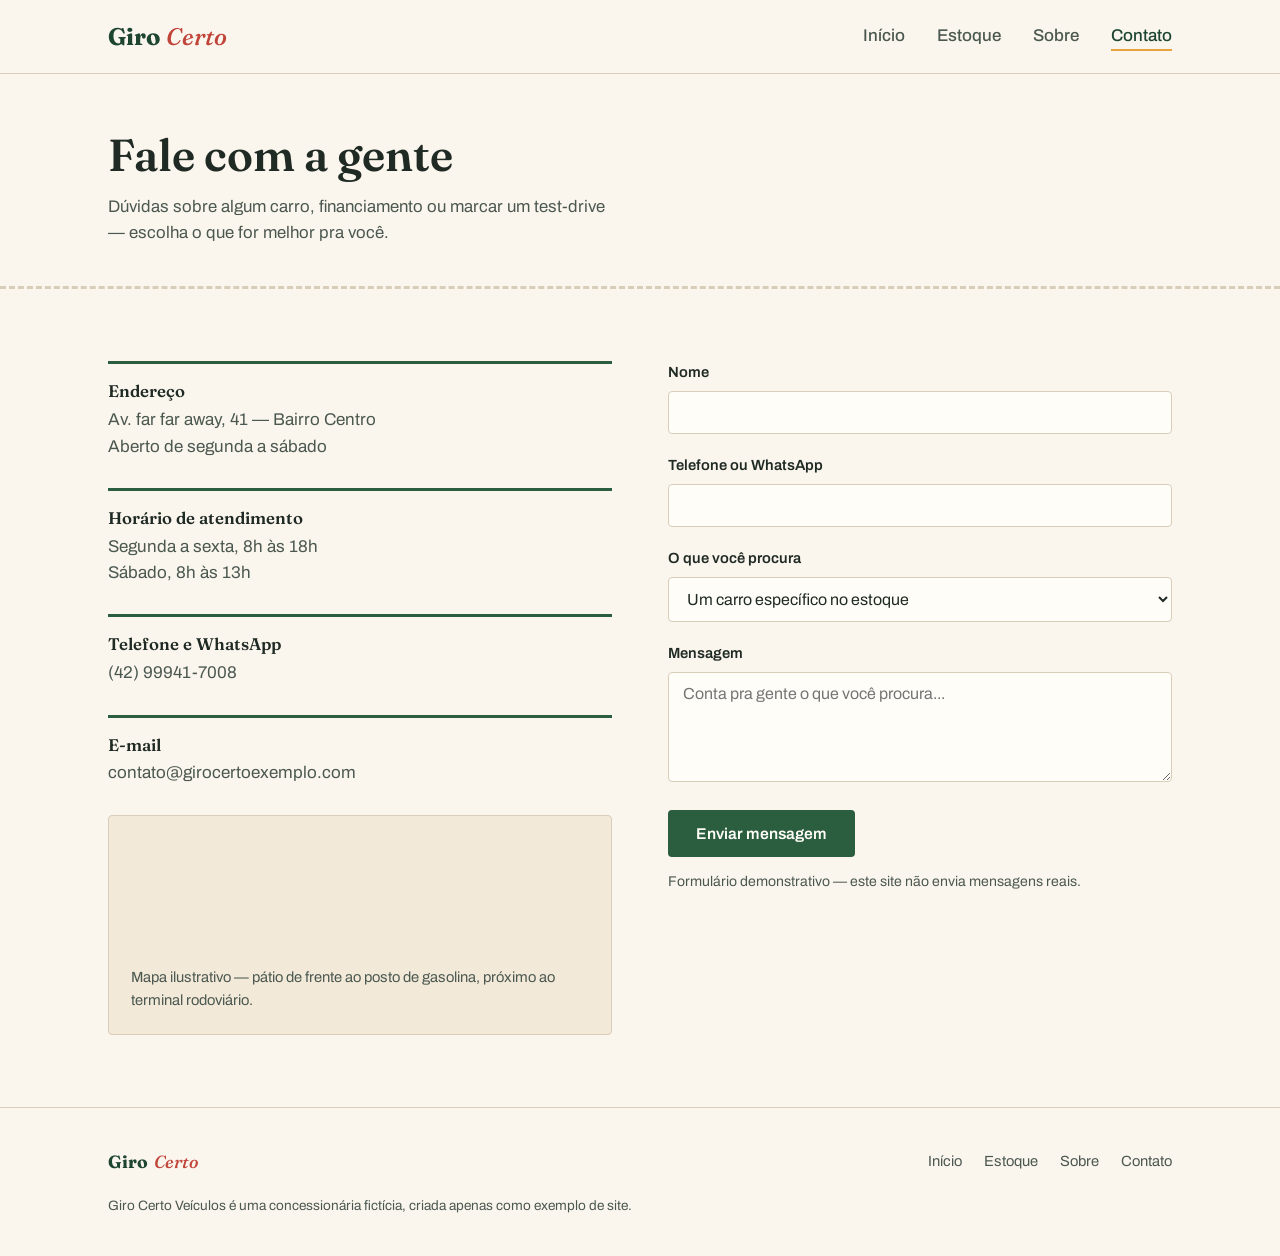
==== contato.html @ 284d77f0 "Trabalho Finalizado" ====
<!DOCTYPE html>
<html lang="pt-BR">
<head>
<meta charset="UTF-8">
<meta name="viewport" content="width=device-width, initial-scale=1.0">
<title>Contato — Giro Certo Veículos</title>
<meta name="description" content="Fale com a Giro Certo Veículos: endereço, horários e formulário de contato.">
<link rel="stylesheet" href="style.css">
</head>
<body>

<header class="site-header">
  <div class="inner">
    <a href="index.html" class="wordmark">Giro <em>Certo</em></a>
    <input type="checkbox" id="nav-toggle-input" class="nav-toggle-input">
    <label for="nav-toggle-input" class="nav-toggle" aria-label="Abrir menu">☰</label>
    <ul class="main-nav">
      <li><a href="index.html">Início</a></li>
      <li><a href="estoque.html">Estoque</a></li>
      <li><a href="sobre.html">Sobre</a></li>
      <li><a href="contato.html" aria-current="page">Contato</a></li>
    </ul>
  </div>
</header>

<div class="page-head">
  <div class="container">
    <h1>Fale com a gente</h1>
    <p>Dúvidas sobre algum carro, financiamento ou marcar um test-drive — escolha o que for melhor pra você.</p>
  </div>
</div>

<section class="section">
  <div class="container contact-grid">

    <div>
      <div class="info-block">
        <h3>Endereço</h3>
        <p>Av. far far away, 41 — Bairro Centro<br>Aberto de segunda a sábado</p>
      </div>
      <div class="info-block">
        <h3>Horário de atendimento</h3>
        <p>Segunda a sexta, 8h às 18h<br>Sábado, 8h às 13h</p>
      </div>
      <div class="info-block">
        <h3>Telefone e WhatsApp</h3>
        <p>(42) 99941-7008</p>
      </div>
      <div class="info-block">
        <h3>E-mail</h3>
        <p>contato@girocertoexemplo.com</p>
      </div>

      <div class="map-block">
        <p style="color: var(--ink-soft); font-size: 0.92rem;">Mapa ilustrativo — pátio de frente ao posto de gasolina, próximo ao terminal rodoviário.</p>
      </div>
    </div>

    <div>
      <form class="contact-form">
        <div class="field">
          <label for="nome">Nome</label>
          <input type="text" id="nome" name="nome" required>
        </div>
        <div class="field">
          <label for="telefone">Telefone ou WhatsApp</label>
          <input type="tel" id="telefone" name="telefone" required>
        </div>
        <div class="field">
          <label for="interesse">O que você procura</label>
          <select id="interesse" name="interesse">
            <option>Um carro específico no estoque</option>
            <option>Ajuda pra encontrar um carro</option>
            <option>Simulação de financiamento</option>
            <option>Avaliar meu carro na troca</option>
            <option>Outro assunto</option>
          </select>
        </div>
        <div class="field">
          <label for="mensagem">Mensagem</label>
          <textarea id="mensagem" name="mensagem" placeholder="Conta pra gente o que você procura..."></textarea>
        </div>
        <button type="submit" class="btn btn-primary">Enviar mensagem</button>
        <p class="form-note show">Formulário demonstrativo — este site não envia mensagens reais.</p>
      </form>
    </div>

  </div>
</section>

<footer class="site-footer">
  <div class="container inner">
    <a href="index.html" class="wordmark" style="font-size: 1.1rem;">Giro <em>Certo</em></a>
    <ul class="foot-nav">
      <li><a href="index.html">Início</a></li>
      <li><a href="estoque.html">Estoque</a></li>
      <li><a href="sobre.html">Sobre</a></li>
      <li><a href="contato.html">Contato</a></li>
    </ul>
  </div>
  <div class="container">
    <p class="fine" style="margin-top: 20px;">Giro Certo Veículos é uma concessionária fictícia, criada apenas como exemplo de site.</p>
  </div>
</footer>

</body>
</html>
---- style.css ----
@import url('https://fonts.googleapis.com/css2?family=Fraunces:ital,opsz,wght@0,9..144,400;0,9..144,600;0,9..144,700;1,9..144,500&family=Archivo:wght@400;500;600;700&display=swap');

:root {
  --bg: #FBF6ED;
  --bg-alt: #F2E9D8;
  --ink: #1F2A24;
  --ink-soft: #4B5850;
  --primary: #2B5D3F;
  --primary-dark: #1D4530;
  --accent: #E8A33D;
  --accent-red: #C1443B;
  --line: #D8CDB8;
  --white: #FFFDF8;

  --font-display: 'Fraunces', serif;
  --font-body: 'Archivo', sans-serif;
}

* { box-sizing: border-box; }

html { scroll-behavior: smooth; }

body {
  margin: 0;
  background: var(--bg);
  color: var(--ink);
  font-family: var(--font-body);
  font-size: 17px;
  line-height: 1.55;
  -webkit-font-smoothing: antialiased;
}

img { max-width: 100%; display: block; }

a { color: inherit; }

h1, h2, h3, h4 {
  font-family: var(--font-display);
  font-weight: 600;
  line-height: 1.12;
  margin: 0;
  color: var(--ink);
}

p { margin: 0; }

.container {
  max-width: 1120px;
  margin: 0 auto;
  padding: 0 28px;
}

/* ---------- Focus visibility ---------- */
a:focus-visible,
button:focus-visible,
input:focus-visible,
textarea:focus-visible {
  outline: 3px solid var(--accent);
  outline-offset: 3px;
}

/* ---------- Header ---------- */
.site-header {
  border-bottom: 1px solid var(--line);
  background: var(--bg);
  position: sticky;
  top: 0;
  z-index: 40;
}

.site-header .inner {
  display: flex;
  align-items: center;
  justify-content: space-between;
  padding: 18px 28px;
  max-width: 1120px;
  margin: 0 auto;
}

.wordmark {
  font-family: var(--font-display);
  font-weight: 700;
  font-size: 1.5rem;
  text-decoration: none;
  color: var(--primary-dark);
  display: flex;
  align-items: baseline;
  gap: 6px;
}

.wordmark em {
  font-style: italic;
  font-weight: 500;
  color: var(--accent-red);
}

.main-nav {
  display: flex;
  gap: 32px;
  list-style: none;
  margin: 0;
  padding: 0;
}

.main-nav a {
  text-decoration: none;
  font-weight: 500;
  color: var(--ink-soft);
  padding-bottom: 4px;
  border-bottom: 2px solid transparent;
  transition: border-color 0.15s ease, color 0.15s ease;
}

.main-nav a:hover,
.main-nav a[aria-current="page"] {
  color: var(--primary-dark);
  border-bottom-color: var(--accent);
}

.nav-toggle-input {
  position: absolute;
  opacity: 0;
  width: 1px;
  height: 1px;
  pointer-events: none;
}

.nav-toggle {
  display: none;
  background: none;
  border: 1px solid var(--line);
  border-radius: 6px;
  padding: 8px 10px;
  font-size: 1.1rem;
  cursor: pointer;
}

@media (max-width: 760px) {
  .nav-toggle { display: inline-flex; }
  .main-nav {
    position: absolute;
    top: 100%;
    left: 0;
    right: 0;
    background: var(--bg);
    border-bottom: 1px solid var(--line);
    flex-direction: column;
    gap: 0;
    padding: 8px 28px 18px;
    display: none;
  }
  .nav-toggle-input:checked ~ .main-nav { display: flex; }
  .main-nav a {
    padding: 12px 0;
    border-bottom: 1px solid var(--line);
    width: 100%;
  }
}

/* ---------- Buttons ---------- */
.btn {
  display: inline-block;
  font-family: var(--font-body);
  font-weight: 600;
  font-size: 0.98rem;
  text-decoration: none;
  padding: 13px 26px;
  border-radius: 4px;
  border: 2px solid transparent;
  cursor: pointer;
  transition: transform 0.12s ease, background 0.15s ease;
}

.btn:hover { transform: translateY(-1px); }

.btn-primary {
  background: var(--primary);
  color: var(--white);
}
.btn-primary:hover { background: var(--primary-dark); }

.btn-outline {
  background: transparent;
  border-color: var(--primary);
  color: var(--primary-dark);
}
.btn-outline:hover { background: var(--primary); color: var(--white); }

/* ---------- Road divider (structural device: lane marking) ---------- */
.lane-divider {
  border: none;
  border-top: 3px dashed var(--line);
  margin: 0;
}

/* ---------- Hero ---------- */
.hero {
  padding: 88px 0 72px;
  position: relative;
  overflow: hidden;
}

.hero .inner {
  display: grid;
  grid-template-columns: 1.1fr 0.9fr;
  gap: 48px;
  align-items: center;
}

.hero h1 {
  font-size: clamp(2.4rem, 4.6vw, 3.6rem);
  max-width: 12ch;
}

.hero .lede {
  margin-top: 20px;
  font-size: 1.15rem;
  color: var(--ink-soft);
  max-width: 42ch;
}

.hero .cta-row {
  margin-top: 32px;
  display: flex;
  gap: 16px;
  flex-wrap: wrap;
}

/* price tag graphic — signature element */
.price-tag {
  background: var(--accent-red);
  color: var(--white);
  font-family: var(--font-display);
  padding: 28px 24px;
  border-radius: 3px;
  transform: rotate(-4deg);
  box-shadow: 0 10px 0 -4px rgba(31,42,36,0.08);
  position: relative;
  width: fit-content;
  animation: tag-swing 0.7s cubic-bezier(.2,.9,.3,1.2) both;
}

.price-tag::before {
  content: "";
  position: absolute;
  top: -9px;
  left: 22px;
  width: 16px;
  height: 16px;
  background: var(--bg);
  border: 3px solid var(--ink);
  border-radius: 50%;
}

.price-tag .tag-label {
  font-family: var(--font-body);
  font-size: 0.78rem;
  font-weight: 600;
  letter-spacing: 0.02em;
  opacity: 0.85;
}

.price-tag .tag-value {
  font-size: 2.1rem;
  font-weight: 700;
  margin-top: 4px;
}

.price-tag .tag-car {
  font-family: var(--font-body);
  font-size: 0.92rem;
  margin-top: 6px;
  opacity: 0.9;
}

@keyframes tag-swing {
  0% { transform: rotate(-16deg) translateY(-14px); opacity: 0; }
  100% { transform: rotate(-4deg) translateY(0); opacity: 1; }
}

@media (prefers-reduced-motion: reduce) {
  .price-tag { animation: none; }
}

/* ---------- Section shells ---------- */
.section {
  padding: 72px 0;
}

.section-alt {
  background: var(--bg-alt);
}

.section-head {
  max-width: 56ch;
  margin-bottom: 44px;
}

.section-head h2 {
  font-size: clamp(1.7rem, 2.8vw, 2.3rem);
}

.section-head p {
  margin-top: 14px;
  color: var(--ink-soft);
  font-size: 1.05rem;
}

/* ---------- Featured vehicle rows (lot listing, not cards) ---------- */
.lot-list {
  border-top: 3px dashed var(--line);
}

.lot-row {
  display: grid;
  grid-template-columns: 90px 1.3fr auto;
  gap: 24px;
  align-items: center;
  padding: 26px 0;
  border-bottom: 3px dashed var(--line);
}

.lot-row .icon {
  width: 74px;
  height: 74px;
}

.lot-row h3 {
  font-size: 1.25rem;
}

.lot-row .specs {
  margin-top: 6px;
  color: var(--ink-soft);
  font-size: 0.95rem;
}

.lot-row .price {
  text-align: right;
  white-space: nowrap;
}

.lot-row .price .label {
  display: block;
  font-size: 0.78rem;
  color: var(--ink-soft);
}

.lot-row .price .value {
  font-family: var(--font-display);
  font-weight: 700;
  font-size: 1.35rem;
  color: var(--accent-red);
}

@media (max-width: 640px) {
  .lot-row { grid-template-columns: 60px 1fr; }
  .lot-row .price { grid-column: 1 / -1; text-align: left; margin-top: 6px; }
}

/* ---------- Numbered process (legitimate sequence) ---------- */
.steps {
  display: grid;
  grid-template-columns: repeat(4, 1fr);
  gap: 28px;
}

.step {
  border-top: 3px solid var(--primary);
  padding-top: 16px;
}

.step .num {
  font-family: var(--font-display);
  font-size: 1.6rem;
  color: var(--accent-red);
}

.step h3 {
  margin-top: 8px;
  font-size: 1.08rem;
}

.step p {
  margin-top: 8px;
  color: var(--ink-soft);
  font-size: 0.96rem;
}

@media (max-width: 860px) {
  .steps { grid-template-columns: 1fr 1fr; }
}
@media (max-width: 520px) {
  .steps { grid-template-columns: 1fr; }
}

/* ---------- Testimonials ---------- */
.testimonials {
  display: grid;
  grid-template-columns: repeat(3, 1fr);
  gap: 32px;
}

.testimonial {
  padding-left: 20px;
  border-left: 3px solid var(--accent);
}

.testimonial p.quote {
  font-family: var(--font-display);
  font-style: italic;
  font-size: 1.08rem;
  color: var(--ink);
}

.testimonial .who {
  margin-top: 14px;
  font-size: 0.9rem;
  color: var(--ink-soft);
}

@media (max-width: 860px) {
  .testimonials { grid-template-columns: 1fr; }
}

/* ---------- Final CTA band ---------- */
.cta-band {
  background: var(--primary-dark);
  color: var(--white);
  padding: 64px 0;
  text-align: left;
}

.cta-band h2 {
  color: var(--white);
  font-size: clamp(1.6rem, 3vw, 2.2rem);
  max-width: 20ch;
}

.cta-band p {
  margin-top: 14px;
  color: #D9E6DC;
  max-width: 48ch;
}

.cta-band .cta-row {
  margin-top: 26px;
  display: flex;
  gap: 16px;
  flex-wrap: wrap;
}

.cta-band .btn-outline {
  border-color: var(--white);
  color: var(--white);
}
.cta-band .btn-outline:hover {
  background: var(--white);
  color: var(--primary-dark);
}

/* ---------- Footer ---------- */
.site-footer {
  border-top: 1px solid var(--line);
  padding: 40px 0;
}

.site-footer .inner {
  display: flex;
  justify-content: space-between;
  align-items: center;
  flex-wrap: wrap;
  gap: 16px;
}

.site-footer .foot-nav {
  display: flex;
  gap: 22px;
  list-style: none;
  padding: 0;
  margin: 0;
  font-size: 0.92rem;
}

.site-footer .foot-nav a { text-decoration: none; color: var(--ink-soft); }
.site-footer .foot-nav a:hover { color: var(--primary-dark); }

.site-footer .fine {
  font-size: 0.85rem;
  color: var(--ink-soft);
}

/* ---------- Page header (inner pages) ---------- */
.page-head {
  padding: 56px 0 40px;
  border-bottom: 3px dashed var(--line);
}

.page-head h1 {
  font-size: clamp(2rem, 4vw, 2.8rem);
}

.page-head p {
  margin-top: 14px;
  color: var(--ink-soft);
  font-size: 1.05rem;
  max-width: 50ch;
}

/* ---------- Estoque filters ---------- */
.filter-bar {
  display: flex;
  gap: 10px;
  flex-wrap: wrap;
  margin-bottom: 8px;
}

.filter-radio {
  position: absolute;
  opacity: 0;
  width: 1px;
  height: 1px;
  pointer-events: none;
}

.filter-btn {
  display: inline-block;
  background: var(--white);
  border: 1px solid var(--line);
  border-radius: 999px;
  padding: 9px 18px;
  font-family: var(--font-body);
  font-size: 0.92rem;
  font-weight: 500;
  cursor: pointer;
  color: var(--ink-soft);
  transition: all 0.15s ease;
}

.filter-btn:hover { border-color: var(--primary); }

.filter-radio:checked + .filter-btn {
  background: var(--primary);
  border-color: var(--primary);
  color: var(--white);
}

/* Filtragem 100% em CSS: cada radio, quando marcado, esconde as linhas
   cujo data-cat não corresponde. O radio "todos" não esconde nada. */
#filtro-hatch:checked ~ .lot-list .lot-row:not([data-cat="hatch"]),
#filtro-sedan:checked ~ .lot-list .lot-row:not([data-cat="sedan"]),
#filtro-suv:checked ~ .lot-list .lot-row:not([data-cat="suv"]),
#filtro-picape:checked ~ .lot-list .lot-row:not([data-cat="picape"]) {
  display: none;
}

/* ---------- Sobre page ---------- */
.values {
  display: grid;
  grid-template-columns: repeat(3, 1fr);
  gap: 32px;
}

.value {
  background: var(--white);
  border: 1px solid var(--line);
  padding: 26px;
  border-radius: 4px;
}

.value h3 { font-size: 1.1rem; }
.value p { margin-top: 8px; color: var(--ink-soft); font-size: 0.95rem; }

@media (max-width: 860px) {
  .values { grid-template-columns: 1fr; }
}

.timeline {
  border-left: 3px solid var(--line);
  margin-left: 6px;
}

.timeline .entry {
  position: relative;
  padding: 0 0 32px 28px;
}

.timeline .entry::before {
  content: "";
  position: absolute;
  left: -8px;
  top: 4px;
  width: 13px;
  height: 13px;
  border-radius: 50%;
  background: var(--accent);
  border: 2px solid var(--bg);
}

.timeline .year {
  font-family: var(--font-display);
  font-weight: 700;
  color: var(--primary-dark);
}

.timeline p { margin-top: 6px; color: var(--ink-soft); }

.team {
  display: grid;
  grid-template-columns: repeat(3, 1fr);
  gap: 32px;
}

.team-member .avatar {
  width: 100%;
  aspect-ratio: 1;
  border-radius: 4px;
  background: var(--bg-alt);
  border: 1px solid var(--line);
}

.team-member h3 { margin-top: 14px; font-size: 1.05rem; }
.team-member .role { color: var(--accent-red); font-size: 0.88rem; font-weight: 600; margin-top: 2px; }
.team-member p.bio { margin-top: 8px; color: var(--ink-soft); font-size: 0.92rem; }

@media (max-width: 860px) {
  .team { grid-template-columns: 1fr; }
}

/* ---------- Contato page ---------- */
.contact-grid {
  display: grid;
  grid-template-columns: 1fr 1fr;
  gap: 56px;
}

.info-block {
  padding-top: 18px;
  border-top: 3px solid var(--primary);
  margin-bottom: 28px;
}

.info-block h3 { font-size: 1.05rem; }
.info-block p { margin-top: 6px; color: var(--ink-soft); }

.field {
  margin-bottom: 20px;
}

.field label {
  display: block;
  font-weight: 600;
  font-size: 0.92rem;
  margin-bottom: 7px;
}

.field input,
.field select,
.field textarea {
  width: 100%;
  font-family: var(--font-body);
  font-size: 1rem;
  padding: 12px 14px;
  border: 1px solid var(--line);
  border-radius: 4px;
  background: var(--white);
  color: var(--ink);
}

.field textarea { resize: vertical; min-height: 110px; }

.map-block {
  border: 1px solid var(--line);
  border-radius: 4px;
  background: var(--bg-alt);
  min-height: 220px;
  padding: 22px;
  display: flex;
  flex-direction: column;
  justify-content: flex-end;
}

.form-note {
  margin-top: 14px;
  font-size: 0.88rem;
  color: var(--ink-soft);
  display: none;
}
.form-note.show { display: block; }

@media (max-width: 860px) {
  .contact-grid { grid-template-columns: 1fr; gap: 40px; }
}
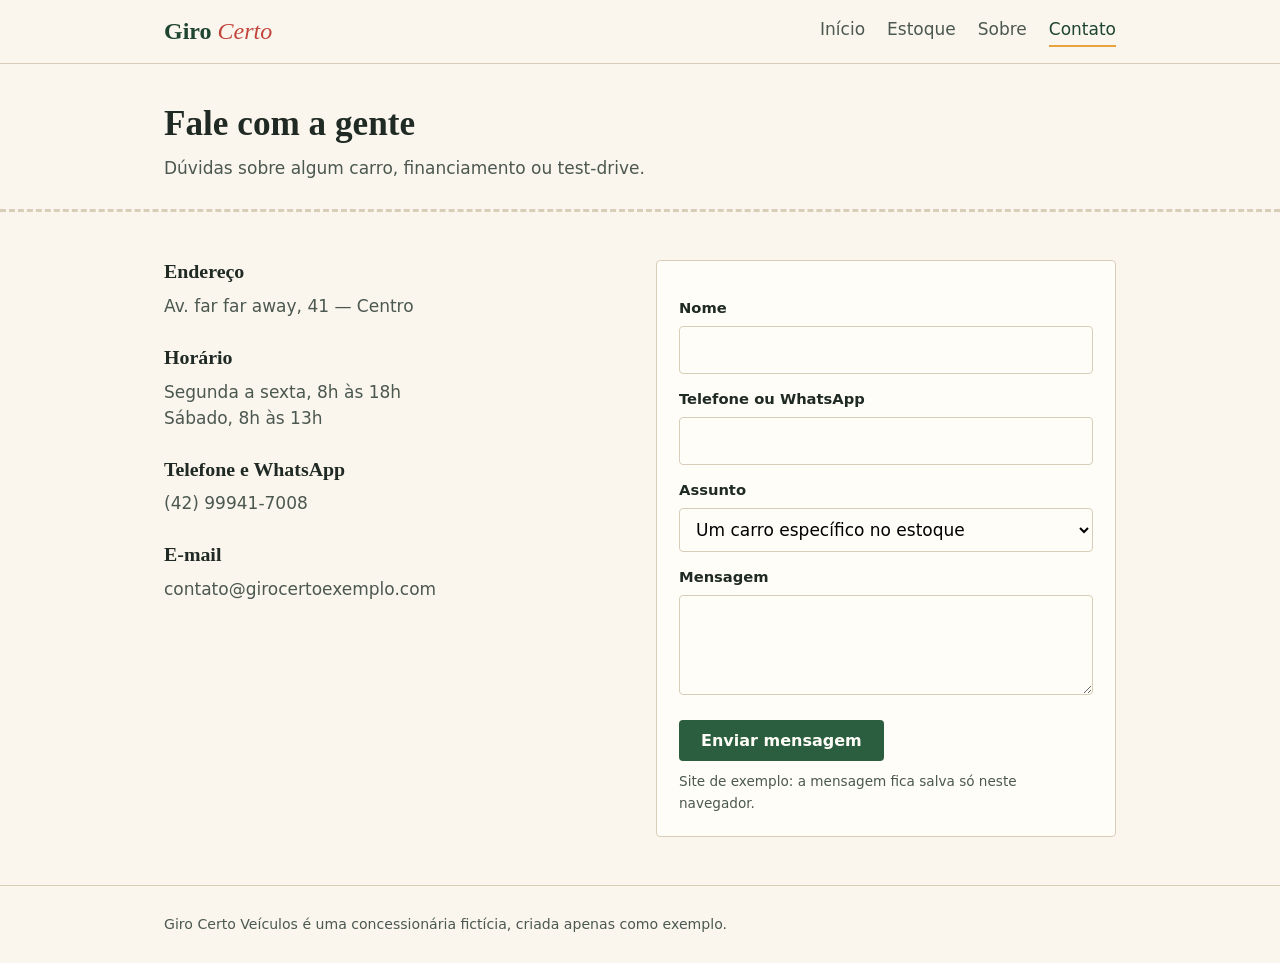
==== commit 27a96109: "JS" ====
--- a/contato.html
+++ b/contato.html
@@ -2,106 +2,34 @@
 <html lang="pt-BR">
 <head>
 <meta charset="UTF-8">
-<meta name="viewport" content="width=device-width, initial-scale=1.0">
+<meta name="viewport" content="width=device-width, initial-scale=1">
 <title>Contato — Giro Certo Veículos</title>
-<meta name="description" content="Fale com a Giro Certo Veículos: endereço, horários e formulário de contato.">
 <link rel="stylesheet" href="style.css">
 </head>
-<body>
-
-<header class="site-header">
-  <div class="inner">
-    <a href="index.html" class="wordmark">Giro <em>Certo</em></a>
-    <input type="checkbox" id="nav-toggle-input" class="nav-toggle-input">
-    <label for="nav-toggle-input" class="nav-toggle" aria-label="Abrir menu">☰</label>
-    <ul class="main-nav">
-      <li><a href="index.html">Início</a></li>
-      <li><a href="estoque.html">Estoque</a></li>
-      <li><a href="sobre.html">Sobre</a></li>
-      <li><a href="contato.html" aria-current="page">Contato</a></li>
-    </ul>
+<body data-pagina="contato">
+<div id="cabecalho"></div>
+<div class="topo"><div class="wrap" style="padding-top:40px;padding-bottom:28px"><h1>Fale com a gente</h1><p>Dúvidas sobre algum carro, financiamento ou test-drive.</p></div></div>
+<section><div class="wrap colunas">
+  <div>
+    <h3>Endereço</h3><p class="sub">Av. far far away, 41 — Centro</p><br>
+    <h3>Horário</h3><p class="sub">Segunda a sexta, 8h às 18h<br>Sábado, 8h às 13h</p><br>
+    <h3>Telefone e WhatsApp</h3><p class="sub">(42) 99941-7008</p><br>
+    <h3>E-mail</h3><p class="sub">contato@girocertoexemplo.com</p>
   </div>
-</header>
-
-<div class="page-head">
-  <div class="container">
-    <h1>Fale com a gente</h1>
-    <p>Dúvidas sobre algum carro, financiamento ou marcar um test-drive — escolha o que for melhor pra você.</p>
+  <div>
+    <div id="aviso" role="status"></div>
+    <form id="form-contato" class="caixa">
+      <label for="nome">Nome</label><input id="nome" required maxlength="80">
+      <label for="telefone">Telefone ou WhatsApp</label><input id="telefone" type="tel" required maxlength="30">
+      <label for="assunto">Assunto</label>
+      <select id="assunto"><option>Um carro específico no estoque</option><option>Ajuda para encontrar um carro</option><option>Simulação de financiamento</option><option>Avaliar meu carro na troca</option><option>Outro assunto</option></select>
+      <label for="mensagem">Mensagem</label><textarea id="mensagem" maxlength="1000"></textarea>
+      <button class="btn" type="submit">Enviar mensagem</button>
+      <p class="sub" style="font-size:.85rem">Site de exemplo: a mensagem fica salva só neste navegador.</p>
+    </form>
   </div>
-</div>
-
-<section class="section">
-  <div class="container contact-grid">
-
-    <div>
-      <div class="info-block">
-        <h3>Endereço</h3>
-        <p>Av. far far away, 41 — Bairro Centro<br>Aberto de segunda a sábado</p>
-      </div>
-      <div class="info-block">
-        <h3>Horário de atendimento</h3>
-        <p>Segunda a sexta, 8h às 18h<br>Sábado, 8h às 13h</p>
-      </div>
-      <div class="info-block">
-        <h3>Telefone e WhatsApp</h3>
-        <p>(42) 99941-7008</p>
-      </div>
-      <div class="info-block">
-        <h3>E-mail</h3>
-        <p>contato@girocertoexemplo.com</p>
-      </div>
-
-      <div class="map-block">
-        <p style="color: var(--ink-soft); font-size: 0.92rem;">Mapa ilustrativo — pátio de frente ao posto de gasolina, próximo ao terminal rodoviário.</p>
-      </div>
-    </div>
-
-    <div>
-      <form class="contact-form">
-        <div class="field">
-          <label for="nome">Nome</label>
-          <input type="text" id="nome" name="nome" required>
-        </div>
-        <div class="field">
-          <label for="telefone">Telefone ou WhatsApp</label>
-          <input type="tel" id="telefone" name="telefone" required>
-        </div>
-        <div class="field">
-          <label for="interesse">O que você procura</label>
-          <select id="interesse" name="interesse">
-            <option>Um carro específico no estoque</option>
-            <option>Ajuda pra encontrar um carro</option>
-            <option>Simulação de financiamento</option>
-            <option>Avaliar meu carro na troca</option>
-            <option>Outro assunto</option>
-          </select>
-        </div>
-        <div class="field">
-          <label for="mensagem">Mensagem</label>
-          <textarea id="mensagem" name="mensagem" placeholder="Conta pra gente o que você procura..."></textarea>
-        </div>
-        <button type="submit" class="btn btn-primary">Enviar mensagem</button>
-        <p class="form-note show">Formulário demonstrativo — este site não envia mensagens reais.</p>
-      </form>
-    </div>
-
-  </div>
-</section>
-
-<footer class="site-footer">
-  <div class="container inner">
-    <a href="index.html" class="wordmark" style="font-size: 1.1rem;">Giro <em>Certo</em></a>
-    <ul class="foot-nav">
-      <li><a href="index.html">Início</a></li>
-      <li><a href="estoque.html">Estoque</a></li>
-      <li><a href="sobre.html">Sobre</a></li>
-      <li><a href="contato.html">Contato</a></li>
-    </ul>
-  </div>
-  <div class="container">
-    <p class="fine" style="margin-top: 20px;">Giro Certo Veículos é uma concessionária fictícia, criada apenas como exemplo de site.</p>
-  </div>
-</footer>
-
+</div></section>
+<div id="rodape"></div>
+<script src="script.js"></script>
 </body>
 </html>
--- a/style.css
+++ b/style.css
@@ -1,693 +1,89 @@
-@import url('https://fonts.googleapis.com/css2?family=Fraunces:ital,opsz,wght@0,9..144,400;0,9..144,600;0,9..144,700;1,9..144,500&family=Archivo:wght@400;500;600;700&display=swap');
+:root {
+  --bg: #FBF6ED; --alt: #F2E9D8; --ink: #1F2A24; --soft: #4B5850;
+  --verde: #2B5D3F; --verde-esc: #1D4530; --mostarda: #E8A33D;
+  --tijolo: #C1443B; --linha: #D8CDB8; --branco: #FFFDF8;
+}
+* { box-sizing: border-box; }
+body { margin: 0; background: var(--bg); color: var(--ink); font: 17px/1.55 system-ui, sans-serif; }
+h1, h2, h3 { font-family: Georgia, serif; line-height: 1.15; margin: 0; }
+p { margin: 0; }
+a { color: inherit; }
+.wrap { max-width: 1000px; margin: 0 auto; padding: 0 24px; }
 
-:root {
-  --bg: #FBF6ED;
-  --bg-alt: #F2E9D8;
-  --ink: #1F2A24;
-  --ink-soft: #4B5850;
-  --primary: #2B5D3F;
-  --primary-dark: #1D4530;
-  --accent: #E8A33D;
-  --accent-red: #C1443B;
-  --line: #D8CDB8;
-  --white: #FFFDF8;
+header { border-bottom: 1px solid var(--linha); }
+header .wrap { display: flex; justify-content: space-between; align-items: center; flex-wrap: wrap; gap: 12px; padding-top: 16px; padding-bottom: 16px; }
+.logo { font: bold 1.5rem Georgia, serif; text-decoration: none; color: var(--verde-esc); }
+.logo em { color: var(--tijolo); font-weight: normal; }
+nav { display: flex; gap: 22px; flex-wrap: wrap; }
+nav a { text-decoration: none; color: var(--soft); padding-bottom: 3px; border-bottom: 2px solid transparent; }
+nav a:hover, nav a.atual { color: var(--verde-esc); border-color: var(--mostarda); }
 
-  --font-display: 'Fraunces', serif;
-  --font-body: 'Archivo', sans-serif;
+section { padding: 48px 0; }
+.alt { background: var(--alt); }
+.topo { border-bottom: 3px dashed var(--linha); }
+.topo h1 { font-size: 2.2rem; }
+.topo p, .sub { color: var(--soft); margin-top: 10px; }
+h2 { font-size: 1.6rem; margin-bottom: 20px; }
+
+.btn { display: inline-block; background: var(--verde); color: var(--branco); border: 0; border-radius: 4px; padding: 11px 22px; font: 600 1rem system-ui, sans-serif; text-decoration: none; cursor: pointer; }
+.btn:hover { background: var(--verde-esc); }
+.btn.claro { background: transparent; color: var(--verde-esc); border: 2px solid var(--verde); }
+
+.hero { padding: 64px 0; }
+.hero h1 { font-size: 2.8rem; max-width: 16ch; }
+.hero p { margin: 16px 0 24px; color: var(--soft); max-width: 44ch; }
+
+.lista { border-top: 3px dashed var(--linha); }
+.carro { display: grid; grid-template-columns: 70px 1fr auto; gap: 20px; align-items: center; padding: 20px 0; border-bottom: 3px dashed var(--linha); text-decoration: none; }
+.carro:hover h3 { text-decoration: underline; }
+.carro svg { width: 70px; height: 70px; }
+.carro .info { color: var(--soft); font-size: .93rem; margin-top: 4px; }
+.preco { font: bold 1.3rem Georgia, serif; color: var(--tijolo); white-space: nowrap; }
+
+.filtros { display: flex; gap: 8px; flex-wrap: wrap; margin-bottom: 18px; }
+.filtros a { border: 1px solid var(--linha); background: var(--branco); border-radius: 99px; padding: 7px 16px; text-decoration: none; color: var(--soft); font-size: .92rem; }
+.filtros a.atual { background: var(--verde); border-color: var(--verde); color: var(--branco); }
+
+.caixa { background: var(--branco); border: 1px solid var(--linha); border-radius: 4px; padding: 22px; }
+.colunas { display: grid; grid-template-columns: 1fr 1fr; gap: 32px; }
+.tres { display: grid; grid-template-columns: repeat(3, 1fr); gap: 20px; }
+.tres h3 { font-size: 1.1rem; margin-bottom: 6px; }
+.tres p { color: var(--soft); font-size: .95rem; }
+
+label { display: block; font-weight: 600; font-size: .92rem; margin: 14px 0 6px; }
+input, select, textarea { width: 100%; font: inherit; padding: 10px 12px; border: 1px solid var(--linha); border-radius: 4px; background: var(--branco); }
+textarea { min-height: 100px; }
+form .btn { margin-top: 18px; }
+
+table { width: 100%; border-collapse: collapse; margin-top: 12px; }
+td, th { text-align: left; padding: 8px 4px; border-bottom: 1px solid var(--linha); }
+.ok { background: #E4F0E7; border: 1px solid var(--verde); padding: 14px; border-radius: 4px; margin-bottom: 20px; }
+.erro { background: #F8E3E0; border: 1px solid var(--tijolo); padding: 14px; border-radius: 4px; margin-bottom: 20px; }
+
+footer { border-top: 1px solid var(--linha); padding: 28px 0; color: var(--soft); font-size: .88rem; }
+
+@media (max-width: 720px) {
+  .colunas, .tres { grid-template-columns: 1fr; }
+  .carro { grid-template-columns: 56px 1fr; }
+  .carro .preco { grid-column: 1 / -1; }
+  .hero h1 { font-size: 2.2rem; }
 }
 
-* { box-sizing: border-box; }
-
-html { scroll-behavior: smooth; }
-
-body {
-  margin: 0;
-  background: var(--bg);
-  color: var(--ink);
-  font-family: var(--font-body);
-  font-size: 17px;
-  line-height: 1.55;
-  -webkit-font-smoothing: antialiased;
+/* ---------- Extras para o JavaScript ---------- */
+.carro { cursor: default; }
+.carro:hover h3 { text-decoration: none; }
+.lado { display: flex; flex-direction: column; align-items: flex-end; gap: 8px; }
+.btn.pequeno { padding: 7px 14px; font-size: .88rem; }
+.menu-btn { display: none; background: none; border: 1px solid var(--linha); border-radius: 6px; padding: 6px 10px; font-size: 1.1rem; cursor: pointer; }
+dialog { border: 1px solid var(--linha); border-radius: 6px; background: var(--bg); color: var(--ink); max-width: 420px; width: 92%; padding: 24px; }
+dialog::backdrop { background: rgba(31, 42, 36, .5); }
+.fechar { float: right; background: none; border: 0; font-size: 1.4rem; cursor: pointer; color: var(--soft); }
+.linha-form { display: grid; grid-template-columns: 1fr 1fr; gap: 12px; }
+@media (max-width: 720px) {
+  .menu-btn { display: inline-block; }
+  nav { display: none; width: 100%; flex-direction: column; gap: 0; }
+  nav.aberto { display: flex; }
+  nav a { padding: 10px 0; border-bottom: 1px solid var(--linha); }
+  .lado { flex-direction: row; align-items: center; grid-column: 1 / -1; justify-content: space-between; }
+  .linha-form { grid-template-columns: 1fr; }
 }
-
-img { max-width: 100%; display: block; }
-
-a { color: inherit; }
-
-h1, h2, h3, h4 {
-  font-family: var(--font-display);
-  font-weight: 600;
-  line-height: 1.12;
-  margin: 0;
-  color: var(--ink);
-}
-
-p { margin: 0; }
-
-.container {
-  max-width: 1120px;
-  margin: 0 auto;
-  padding: 0 28px;
-}
-
-/* ---------- Focus visibility ---------- */
-a:focus-visible,
-button:focus-visible,
-input:focus-visible,
-textarea:focus-visible {
-  outline: 3px solid var(--accent);
-  outline-offset: 3px;
-}
-
-/* ---------- Header ---------- */
-.site-header {
-  border-bottom: 1px solid var(--line);
-  background: var(--bg);
-  position: sticky;
-  top: 0;
-  z-index: 40;
-}
-
-.site-header .inner {
-  display: flex;
-  align-items: center;
-  justify-content: space-between;
-  padding: 18px 28px;
-  max-width: 1120px;
-  margin: 0 auto;
-}
-
-.wordmark {
-  font-family: var(--font-display);
-  font-weight: 700;
-  font-size: 1.5rem;
-  text-decoration: none;
-  color: var(--primary-dark);
-  display: flex;
-  align-items: baseline;
-  gap: 6px;
-}
-
-.wordmark em {
-  font-style: italic;
-  font-weight: 500;
-  color: var(--accent-red);
-}
-
-.main-nav {
-  display: flex;
-  gap: 32px;
-  list-style: none;
-  margin: 0;
-  padding: 0;
-}
-
-.main-nav a {
-  text-decoration: none;
-  font-weight: 500;
-  color: var(--ink-soft);
-  padding-bottom: 4px;
-  border-bottom: 2px solid transparent;
-  transition: border-color 0.15s ease, color 0.15s ease;
-}
-
-.main-nav a:hover,
-.main-nav a[aria-current="page"] {
-  color: var(--primary-dark);
-  border-bottom-color: var(--accent);
-}
-
-.nav-toggle-input {
-  position: absolute;
-  opacity: 0;
-  width: 1px;
-  height: 1px;
-  pointer-events: none;
-}
-
-.nav-toggle {
-  display: none;
-  background: none;
-  border: 1px solid var(--line);
-  border-radius: 6px;
-  padding: 8px 10px;
-  font-size: 1.1rem;
-  cursor: pointer;
-}
-
-@media (max-width: 760px) {
-  .nav-toggle { display: inline-flex; }
-  .main-nav {
-    position: absolute;
-    top: 100%;
-    left: 0;
-    right: 0;
-    background: var(--bg);
-    border-bottom: 1px solid var(--line);
-    flex-direction: column;
-    gap: 0;
-    padding: 8px 28px 18px;
-    display: none;
-  }
-  .nav-toggle-input:checked ~ .main-nav { display: flex; }
-  .main-nav a {
-    padding: 12px 0;
-    border-bottom: 1px solid var(--line);
-    width: 100%;
-  }
-}
-
-/* ---------- Buttons ---------- */
-.btn {
-  display: inline-block;
-  font-family: var(--font-body);
-  font-weight: 600;
-  font-size: 0.98rem;
-  text-decoration: none;
-  padding: 13px 26px;
-  border-radius: 4px;
-  border: 2px solid transparent;
-  cursor: pointer;
-  transition: transform 0.12s ease, background 0.15s ease;
-}
-
-.btn:hover { transform: translateY(-1px); }
-
-.btn-primary {
-  background: var(--primary);
-  color: var(--white);
-}
-.btn-primary:hover { background: var(--primary-dark); }
-
-.btn-outline {
-  background: transparent;
-  border-color: var(--primary);
-  color: var(--primary-dark);
-}
-.btn-outline:hover { background: var(--primary); color: var(--white); }
-
-/* ---------- Road divider (structural device: lane marking) ---------- */
-.lane-divider {
-  border: none;
-  border-top: 3px dashed var(--line);
-  margin: 0;
-}
-
-/* ---------- Hero ---------- */
-.hero {
-  padding: 88px 0 72px;
-  position: relative;
-  overflow: hidden;
-}
-
-.hero .inner {
-  display: grid;
-  grid-template-columns: 1.1fr 0.9fr;
-  gap: 48px;
-  align-items: center;
-}
-
-.hero h1 {
-  font-size: clamp(2.4rem, 4.6vw, 3.6rem);
-  max-width: 12ch;
-}
-
-.hero .lede {
-  margin-top: 20px;
-  font-size: 1.15rem;
-  color: var(--ink-soft);
-  max-width: 42ch;
-}
-
-.hero .cta-row {
-  margin-top: 32px;
-  display: flex;
-  gap: 16px;
-  flex-wrap: wrap;
-}
-
-/* price tag graphic — signature element */
-.price-tag {
-  background: var(--accent-red);
-  color: var(--white);
-  font-family: var(--font-display);
-  padding: 28px 24px;
-  border-radius: 3px;
-  transform: rotate(-4deg);
-  box-shadow: 0 10px 0 -4px rgba(31,42,36,0.08);
-  position: relative;
-  width: fit-content;
-  animation: tag-swing 0.7s cubic-bezier(.2,.9,.3,1.2) both;
-}
-
-.price-tag::before {
-  content: "";
-  position: absolute;
-  top: -9px;
-  left: 22px;
-  width: 16px;
-  height: 16px;
-  background: var(--bg);
-  border: 3px solid var(--ink);
-  border-radius: 50%;
-}
-
-.price-tag .tag-label {
-  font-family: var(--font-body);
-  font-size: 0.78rem;
-  font-weight: 600;
-  letter-spacing: 0.02em;
-  opacity: 0.85;
-}
-
-.price-tag .tag-value {
-  font-size: 2.1rem;
-  font-weight: 700;
-  margin-top: 4px;
-}
-
-.price-tag .tag-car {
-  font-family: var(--font-body);
-  font-size: 0.92rem;
-  margin-top: 6px;
-  opacity: 0.9;
-}
-
-@keyframes tag-swing {
-  0% { transform: rotate(-16deg) translateY(-14px); opacity: 0; }
-  100% { transform: rotate(-4deg) translateY(0); opacity: 1; }
-}
-
-@media (prefers-reduced-motion: reduce) {
-  .price-tag { animation: none; }
-}
-
-/* ---------- Section shells ---------- */
-.section {
-  padding: 72px 0;
-}
-
-.section-alt {
-  background: var(--bg-alt);
-}
-
-.section-head {
-  max-width: 56ch;
-  margin-bottom: 44px;
-}
-
-.section-head h2 {
-  font-size: clamp(1.7rem, 2.8vw, 2.3rem);
-}
-
-.section-head p {
-  margin-top: 14px;
-  color: var(--ink-soft);
-  font-size: 1.05rem;
-}
-
-/* ---------- Featured vehicle rows (lot listing, not cards) ---------- */
-.lot-list {
-  border-top: 3px dashed var(--line);
-}
-
-.lot-row {
-  display: grid;
-  grid-template-columns: 90px 1.3fr auto;
-  gap: 24px;
-  align-items: center;
-  padding: 26px 0;
-  border-bottom: 3px dashed var(--line);
-}
-
-.lot-row .icon {
-  width: 74px;
-  height: 74px;
-}
-
-.lot-row h3 {
-  font-size: 1.25rem;
-}
-
-.lot-row .specs {
-  margin-top: 6px;
-  color: var(--ink-soft);
-  font-size: 0.95rem;
-}
-
-.lot-row .price {
-  text-align: right;
-  white-space: nowrap;
-}
-
-.lot-row .price .label {
-  display: block;
-  font-size: 0.78rem;
-  color: var(--ink-soft);
-}
-
-.lot-row .price .value {
-  font-family: var(--font-display);
-  font-weight: 700;
-  font-size: 1.35rem;
-  color: var(--accent-red);
-}
-
-@media (max-width: 640px) {
-  .lot-row { grid-template-columns: 60px 1fr; }
-  .lot-row .price { grid-column: 1 / -1; text-align: left; margin-top: 6px; }
-}
-
-/* ---------- Numbered process (legitimate sequence) ---------- */
-.steps {
-  display: grid;
-  grid-template-columns: repeat(4, 1fr);
-  gap: 28px;
-}
-
-.step {
-  border-top: 3px solid var(--primary);
-  padding-top: 16px;
-}
-
-.step .num {
-  font-family: var(--font-display);
-  font-size: 1.6rem;
-  color: var(--accent-red);
-}
-
-.step h3 {
-  margin-top: 8px;
-  font-size: 1.08rem;
-}
-
-.step p {
-  margin-top: 8px;
-  color: var(--ink-soft);
-  font-size: 0.96rem;
-}
-
-@media (max-width: 860px) {
-  .steps { grid-template-columns: 1fr 1fr; }
-}
-@media (max-width: 520px) {
-  .steps { grid-template-columns: 1fr; }
-}
-
-/* ---------- Testimonials ---------- */
-.testimonials {
-  display: grid;
-  grid-template-columns: repeat(3, 1fr);
-  gap: 32px;
-}
-
-.testimonial {
-  padding-left: 20px;
-  border-left: 3px solid var(--accent);
-}
-
-.testimonial p.quote {
-  font-family: var(--font-display);
-  font-style: italic;
-  font-size: 1.08rem;
-  color: var(--ink);
-}
-
-.testimonial .who {
-  margin-top: 14px;
-  font-size: 0.9rem;
-  color: var(--ink-soft);
-}
-
-@media (max-width: 860px) {
-  .testimonials { grid-template-columns: 1fr; }
-}
-
-/* ---------- Final CTA band ---------- */
-.cta-band {
-  background: var(--primary-dark);
-  color: var(--white);
-  padding: 64px 0;
-  text-align: left;
-}
-
-.cta-band h2 {
-  color: var(--white);
-  font-size: clamp(1.6rem, 3vw, 2.2rem);
-  max-width: 20ch;
-}
-
-.cta-band p {
-  margin-top: 14px;
-  color: #D9E6DC;
-  max-width: 48ch;
-}
-
-.cta-band .cta-row {
-  margin-top: 26px;
-  display: flex;
-  gap: 16px;
-  flex-wrap: wrap;
-}
-
-.cta-band .btn-outline {
-  border-color: var(--white);
-  color: var(--white);
-}
-.cta-band .btn-outline:hover {
-  background: var(--white);
-  color: var(--primary-dark);
-}
-
-/* ---------- Footer ---------- */
-.site-footer {
-  border-top: 1px solid var(--line);
-  padding: 40px 0;
-}
-
-.site-footer .inner {
-  display: flex;
-  justify-content: space-between;
-  align-items: center;
-  flex-wrap: wrap;
-  gap: 16px;
-}
-
-.site-footer .foot-nav {
-  display: flex;
-  gap: 22px;
-  list-style: none;
-  padding: 0;
-  margin: 0;
-  font-size: 0.92rem;
-}
-
-.site-footer .foot-nav a { text-decoration: none; color: var(--ink-soft); }
-.site-footer .foot-nav a:hover { color: var(--primary-dark); }
-
-.site-footer .fine {
-  font-size: 0.85rem;
-  color: var(--ink-soft);
-}
-
-/* ---------- Page header (inner pages) ---------- */
-.page-head {
-  padding: 56px 0 40px;
-  border-bottom: 3px dashed var(--line);
-}
-
-.page-head h1 {
-  font-size: clamp(2rem, 4vw, 2.8rem);
-}
-
-.page-head p {
-  margin-top: 14px;
-  color: var(--ink-soft);
-  font-size: 1.05rem;
-  max-width: 50ch;
-}
-
-/* ---------- Estoque filters ---------- */
-.filter-bar {
-  display: flex;
-  gap: 10px;
-  flex-wrap: wrap;
-  margin-bottom: 8px;
-}
-
-.filter-radio {
-  position: absolute;
-  opacity: 0;
-  width: 1px;
-  height: 1px;
-  pointer-events: none;
-}
-
-.filter-btn {
-  display: inline-block;
-  background: var(--white);
-  border: 1px solid var(--line);
-  border-radius: 999px;
-  padding: 9px 18px;
-  font-family: var(--font-body);
-  font-size: 0.92rem;
-  font-weight: 500;
-  cursor: pointer;
-  color: var(--ink-soft);
-  transition: all 0.15s ease;
-}
-
-.filter-btn:hover { border-color: var(--primary); }
-
-.filter-radio:checked + .filter-btn {
-  background: var(--primary);
-  border-color: var(--primary);
-  color: var(--white);
-}
-
-/* Filtragem 100% em CSS: cada radio, quando marcado, esconde as linhas
-   cujo data-cat não corresponde. O radio "todos" não esconde nada. */
-#filtro-hatch:checked ~ .lot-list .lot-row:not([data-cat="hatch"]),
-#filtro-sedan:checked ~ .lot-list .lot-row:not([data-cat="sedan"]),
-#filtro-suv:checked ~ .lot-list .lot-row:not([data-cat="suv"]),
-#filtro-picape:checked ~ .lot-list .lot-row:not([data-cat="picape"]) {
-  display: none;
-}
-
-/* ---------- Sobre page ---------- */
-.values {
-  display: grid;
-  grid-template-columns: repeat(3, 1fr);
-  gap: 32px;
-}
-
-.value {
-  background: var(--white);
-  border: 1px solid var(--line);
-  padding: 26px;
-  border-radius: 4px;
-}
-
-.value h3 { font-size: 1.1rem; }
-.value p { margin-top: 8px; color: var(--ink-soft); font-size: 0.95rem; }
-
-@media (max-width: 860px) {
-  .values { grid-template-columns: 1fr; }
-}
-
-.timeline {
-  border-left: 3px solid var(--line);
-  margin-left: 6px;
-}
-
-.timeline .entry {
-  position: relative;
-  padding: 0 0 32px 28px;
-}
-
-.timeline .entry::before {
-  content: "";
-  position: absolute;
-  left: -8px;
-  top: 4px;
-  width: 13px;
-  height: 13px;
-  border-radius: 50%;
-  background: var(--accent);
-  border: 2px solid var(--bg);
-}
-
-.timeline .year {
-  font-family: var(--font-display);
-  font-weight: 700;
-  color: var(--primary-dark);
-}
-
-.timeline p { margin-top: 6px; color: var(--ink-soft); }
-
-.team {
-  display: grid;
-  grid-template-columns: repeat(3, 1fr);
-  gap: 32px;
-}
-
-.team-member .avatar {
-  width: 100%;
-  aspect-ratio: 1;
-  border-radius: 4px;
-  background: var(--bg-alt);
-  border: 1px solid var(--line);
-}
-
-.team-member h3 { margin-top: 14px; font-size: 1.05rem; }
-.team-member .role { color: var(--accent-red); font-size: 0.88rem; font-weight: 600; margin-top: 2px; }
-.team-member p.bio { margin-top: 8px; color: var(--ink-soft); font-size: 0.92rem; }
-
-@media (max-width: 860px) {
-  .team { grid-template-columns: 1fr; }
-}
-
-/* ---------- Contato page ---------- */
-.contact-grid {
-  display: grid;
-  grid-template-columns: 1fr 1fr;
-  gap: 56px;
-}
-
-.info-block {
-  padding-top: 18px;
-  border-top: 3px solid var(--primary);
-  margin-bottom: 28px;
-}
-
-.info-block h3 { font-size: 1.05rem; }
-.info-block p { margin-top: 6px; color: var(--ink-soft); }
-
-.field {
-  margin-bottom: 20px;
-}
-
-.field label {
-  display: block;
-  font-weight: 600;
-  font-size: 0.92rem;
-  margin-bottom: 7px;
-}
-
-.field input,
-.field select,
-.field textarea {
-  width: 100%;
-  font-family: var(--font-body);
-  font-size: 1rem;
-  padding: 12px 14px;
-  border: 1px solid var(--line);
-  border-radius: 4px;
-  background: var(--white);
-  color: var(--ink);
-}
-
-.field textarea { resize: vertical; min-height: 110px; }
-
-.map-block {
-  border: 1px solid var(--line);
-  border-radius: 4px;
-  background: var(--bg-alt);
-  min-height: 220px;
-  padding: 22px;
-  display: flex;
-  flex-direction: column;
-  justify-content: flex-end;
-}
-
-.form-note {
-  margin-top: 14px;
-  font-size: 0.88rem;
-  color: var(--ink-soft);
-  display: none;
-}
-.form-note.show { display: block; }
-
-@media (max-width: 860px) {
-  .contact-grid { grid-template-columns: 1fr; gap: 40px; }
-}
